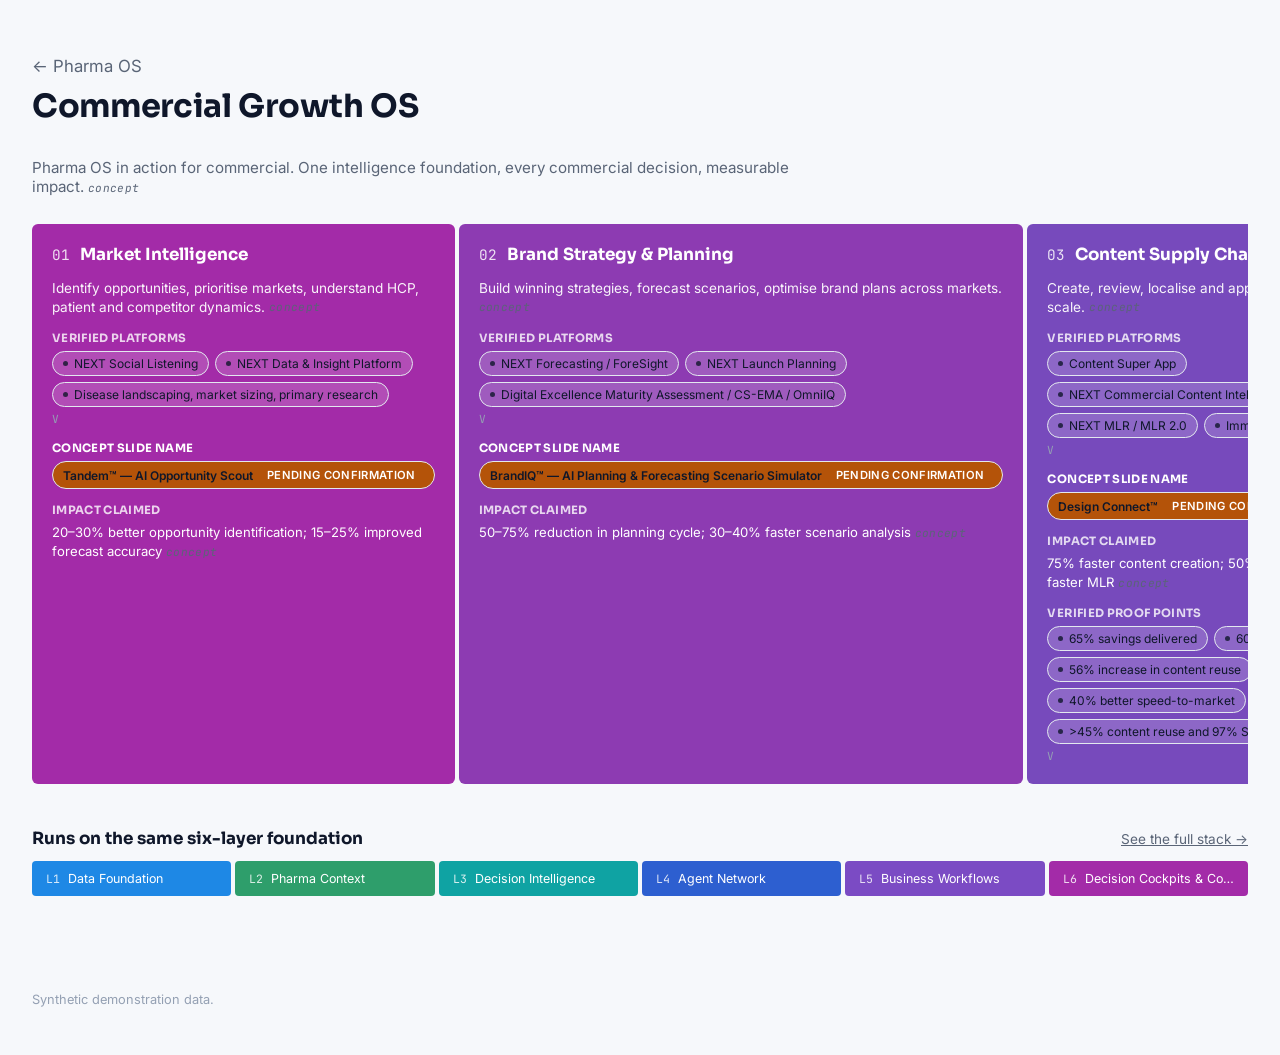
==== commercial.html @ d6824e7d "Add Step 3: Commercial Growth OS page Builds /commercial from BRAIN.md section 5. Seven steps across" ====
<!DOCTYPE html>
<html lang="en">
<head>
  <meta charset="UTF-8">
  <meta name="viewport" content="width=device-width, initial-scale=1.0">
  <title>Commercial Growth OS — Pharma OS</title>
  <link rel="preconnect" href="https://fonts.googleapis.com">
  <link rel="preconnect" href="https://fonts.gstatic.com" crossorigin>
  <link href="https://fonts.googleapis.com/css2?family=Sora:wght@400;600;700&family=Inter:wght@400;500;600&family=JetBrains+Mono:wght@400;500&display=swap" rel="stylesheet">
  <link rel="stylesheet" href="styles.css">
</head>
<body>
  <header class="page-header">
    <p class="page-eyebrow"><a href="index.html">← Pharma OS</a></p>
    <h1>Commercial Growth OS</h1>
  </header>

  <main>
    <section class="commercial-intro" id="commercial-intro"></section>

    <div class="chain" id="chain" aria-label="The seven steps of the Commercial Growth OS"></div>

    <section class="foundation-band" aria-label="The same six-layer foundation">
      <div class="foundation-band-head">
        <h2>Runs on the same six-layer foundation</h2>
        <a class="foundation-band-link" href="index.html">See the full stack →</a>
      </div>
      <div class="foundation-strip" id="foundation-strip"></div>
    </section>
  </main>

  <footer class="page-footer">
    Synthetic demonstration data.
  </footer>

  <script src="content.js"></script>
  <script>
    document.getElementById("commercial-intro").innerHTML =
      `<p>${COMMERCIAL_INTRO.text} ${confidenceTag(COMMERCIAL_INTRO.confidence)}</p>`;
    document.getElementById("chain").innerHTML = renderCommercialChain();
    document.getElementById("foundation-strip").innerHTML = renderFoundationBand();
  </script>
</body>
</html>
---- styles.css ----
/* styles.css — shared styling for all Pharma OS pages.
   Colour tokens and type scale come from CLAUDE.md. Keep them here, in one place. */

:root {
  /* Layer colours — the stack ascends in colour, cool at the data layer to warm at decision layer */
  --l1-data:      #1E88E5;  /* Data Foundation       */
  --l2-context:   #2E9E6B;  /* Pharma Context        */
  --l3-intel:     #0FA3A3;  /* Decision Intelligence */
  --l4-agents:    #2D5FD0;  /* Agent Network         */
  --l5-workflow:  #7B4BC4;  /* Business Workflows    */
  --l6-cockpit:   #A32BA8;  /* Decision Cockpits     */

  --ink:        #0F172A;
  --ink-muted:  #5A6577;
  --ink-faint:  #94A0B3;
  --paper:      #FFFFFF;
  --canvas:     #F6F8FB;
  --hairline:   #E3E8EF;
  --gov:        #475569;   /* governance rail — deliberately neutral */
  --flag:       #B45309;   /* unconfirmed [?] items                 */

  /* Commercial Growth OS steps 01-07 — magenta to blue, endpoints match
     --l6-cockpit and --l1-data so the chain visually closes the loop with the stack */
  --step-01: #A32BA8;
  --step-02: #8D3BB2;
  --step-03: #774ABC;
  --step-04: #615AC7;
  --step-05: #4A69D1;
  --step-06: #3479DB;
  --step-07: #1E88E5;

  --font-display: "Sora", sans-serif;
  --font-body: "Inter", sans-serif;
  --font-mono: "JetBrains Mono", monospace;
}

* {
  box-sizing: border-box;
}

html, body {
  margin: 0;
  padding: 0;
}

body {
  background: var(--canvas);
  color: var(--ink);
  font-family: var(--font-body);
  -webkit-font-smoothing: antialiased;
}

h1, h2, h3 {
  font-family: var(--font-display);
  margin: 0;
}

p {
  margin: 0;
}

a {
  color: inherit;
}

:focus-visible {
  outline: 2px solid var(--l4-agents);
  outline-offset: 2px;
}

.page-header {
  max-width: 1280px;
  margin: 0 auto;
  padding: 48px 32px 24px;
}

.page-eyebrow {
  font-size: 0.85rem;
  margin-bottom: 10px;
}

.page-eyebrow a {
  color: var(--ink-muted);
  text-decoration: none;
}

.page-eyebrow a:hover,
.page-eyebrow a:focus-visible {
  text-decoration: underline;
}

.page-header h1 {
  font-size: 2rem;
  letter-spacing: -0.01em;
}

.page-header p {
  color: var(--ink-muted);
  margin-top: 8px;
  font-size: 1.05rem;
}

main {
  max-width: 1280px;
  margin: 0 auto;
  padding: 0 32px 64px;
}

/* --- Confidence tags --- */

.tag {
  font-family: var(--font-mono);
  font-size: 0.7rem;
  letter-spacing: 0.03em;
  white-space: nowrap;
  vertical-align: middle;
}

.tag-v {
  color: var(--ink-faint);
}

.tag-c {
  color: var(--ink-muted);
  font-style: italic;
}

.tag-flag {
  display: inline-block;
  color: #FFFFFF;
  background: var(--flag);
  font-family: var(--font-body);
  font-weight: 600;
  font-style: normal;
  text-transform: uppercase;
  padding: 2px 8px;
  border-radius: 4px;
}

/* --- Business outcomes band (top) --- */

.outcomes-band {
  padding: 24px 0 20px;
}

.band-head {
  display: flex;
  align-items: baseline;
  gap: 10px;
  margin-bottom: 12px;
}

.band-head h2 {
  font-size: 1.1rem;
}

.outcomes-list {
  list-style: none;
  margin: 0;
  padding: 0;
  display: flex;
  flex-wrap: wrap;
  gap: 8px;
}

.outcome-chip {
  font-family: var(--font-display);
  font-size: 0.85rem;
  color: var(--ink);
  background: var(--paper);
  border: 1px solid var(--hairline);
  border-radius: 999px;
  padding: 8px 16px;
}

/* --- Diagram: governance rail + stack --- */

.diagram {
  display: flex;
  align-items: stretch;
  gap: 16px;
}

.governance-rail {
  flex: 0 0 220px;
  background: var(--gov);
  color: #FFFFFF;
  border-radius: 6px;
  padding: 20px 18px;
  display: flex;
  flex-direction: column;
}

.governance-rail-head h2 {
  font-size: 1.05rem;
}

.governance-sub {
  font-size: 0.78rem;
  opacity: 0.85;
  margin-top: 4px;
}

.governance-list {
  list-style: none;
  margin: 16px 0 0;
  padding: 0;
  flex: 1;
  display: flex;
  flex-direction: column;
  justify-content: space-between;
  gap: 12px;
}

.governance-item {
  border-top: 1px solid rgba(255, 255, 255, 0.18);
  padding-top: 10px;
}

.governance-name {
  font-family: var(--font-display);
  font-size: 0.85rem;
  display: flex;
  align-items: baseline;
  gap: 6px;
}

.governance-detail {
  font-size: 0.75rem;
  opacity: 0.85;
  margin-top: 3px;
  display: flex;
  align-items: baseline;
  gap: 6px;
  flex-wrap: wrap;
}

.governance-separation {
  margin-top: 16px;
  padding-top: 12px;
  border-top: 1px solid rgba(255, 255, 255, 0.18);
  font-size: 0.75rem;
  opacity: 0.92;
}

/* --- Six-layer stack --- */

.stack {
  flex: 1;
  min-width: 0;
  display: flex;
  flex-direction: column-reverse; /* data is entry [0]; column-reverse puts it at the bottom */
  gap: 4px;
}

.layer {
  border-radius: 6px;
  overflow: hidden;
  border: 1px solid var(--hairline);
}

.layer-heading-wrap {
  margin: 0;
}

.layer-header {
  width: 100%;
  display: flex;
  align-items: center;
  flex-wrap: wrap;
  gap: 16px;
  padding: 18px 24px;
  background: var(--layer-color);
  color: #FFFFFF;
  border: none;
  cursor: pointer;
  font: inherit;
  text-align: left;
}

.layer-number {
  font-family: var(--font-mono);
  font-variant-numeric: tabular-nums;
  font-size: 0.95rem;
  opacity: 0.85;
  flex-shrink: 0;
}

.layer-heading-text {
  display: flex;
  flex-direction: column;
  gap: 2px;
  flex-shrink: 0;
}

.layer-name {
  font-family: var(--font-display);
  font-size: 1.15rem;
}

.layer-tagline {
  font-family: var(--font-body);
  font-size: 0.85rem;
  opacity: 0.9;
}

.layer-chips {
  display: flex;
  flex-wrap: wrap;
  gap: 6px;
  flex: 1;
  min-width: 200px;
}

.chip {
  display: inline-flex;
  align-items: center;
  gap: 6px;
  font-family: var(--font-body);
  font-size: 0.75rem;
  background: rgba(255, 255, 255, 0.16);
  border-radius: 999px;
  padding: 4px 10px;
  white-space: nowrap;
}

.chip-dot {
  width: 5px;
  height: 5px;
  border-radius: 50%;
  background: currentColor;
  opacity: 0.8;
  flex-shrink: 0;
}

.layer-chip-tag .tag-v,
.layer-chip-tag .tag-c {
  color: rgba(255, 255, 255, 0.75);
}

.layer-chevron {
  margin-left: auto;
  flex-shrink: 0;
  font-size: 1rem;
  transition: transform 200ms ease;
}

.layer[data-expanded="true"] .layer-chevron {
  transform: rotate(180deg);
}

.layer-detail-wrapper {
  display: grid;
  grid-template-rows: 0fr;
  background: var(--paper);
  transition: grid-template-rows 280ms ease;
}

.layer[data-expanded="true"] .layer-detail-wrapper {
  grid-template-rows: 1fr;
}

.layer-detail-inner {
  overflow: hidden;
  min-height: 0;
}

.detail-grid {
  display: grid;
  grid-template-columns: 1fr 1fr;
  gap: 20px 32px;
  padding: 24px;
}

.detail-block h3 {
  font-size: 0.95rem;
  margin-bottom: 8px;
}

.detail-block p {
  font-size: 0.9rem;
  line-height: 1.5;
  color: var(--ink);
}

.detail-honesty {
  margin-top: 8px;
  font-style: italic;
  color: var(--ink-muted);
  font-size: 0.85rem;
}

.detail-empty {
  font-size: 0.85rem;
  color: var(--ink-faint);
  font-style: italic;
}

.detail-route {
  padding: 0 24px 24px;
}

.detail-route-link {
  display: inline-block;
  font-family: var(--font-display);
  font-size: 0.9rem;
  color: var(--layer-color);
  border: 1px solid var(--layer-color);
  border-radius: 6px;
  padding: 8px 16px;
  text-decoration: none;
}

.detail-route-link:hover,
.detail-route-link:focus-visible {
  background: var(--layer-color);
  color: #FFFFFF;
}

.detail-subgroup {
  margin-bottom: 14px;
}

.detail-subgroup:last-child {
  margin-bottom: 0;
}

.detail-subgroup-head {
  display: flex;
  align-items: baseline;
  gap: 8px;
  margin-bottom: 6px;
}

.detail-subgroup-head h4 {
  font-family: var(--font-display);
  font-size: 0.8rem;
  color: var(--ink-muted);
  text-transform: uppercase;
  letter-spacing: 0.03em;
}

.chip-list {
  list-style: none;
  margin: 0;
  padding: 0;
  display: flex;
  flex-wrap: wrap;
  gap: 6px;
}

.chip-list .chip {
  background: var(--canvas);
  border: 1px solid var(--hairline);
  color: var(--ink);
}

.asset-list {
  list-style: none;
  margin: 0;
  padding: 0;
  display: flex;
  flex-direction: column;
  gap: 6px;
  font-size: 0.9rem;
}

/* --- Platform-agnostic band (bottom) --- */

.platform-band {
  padding: 32px 0 8px;
}

.platform-band-head {
  margin-bottom: 16px;
}

.platform-band-head h2 {
  font-size: 1.1rem;
}

.platform-grid {
  display: grid;
  grid-template-columns: repeat(4, 1fr);
  gap: 20px;
}

.platform-category {
  background: var(--paper);
  border: 1px solid var(--hairline);
  border-radius: 6px;
  padding: 16px 18px;
}

.platform-category-head {
  display: flex;
  align-items: baseline;
  gap: 8px;
  margin-bottom: 10px;
}

.platform-category-head h3 {
  font-size: 0.9rem;
}

.platform-note {
  margin-top: 10px;
  font-size: 0.78rem;
  color: var(--ink-muted);
}

.platform-alliance-note {
  grid-column: 1 / -1;
  margin-top: 4px;
  font-size: 0.8rem;
  color: var(--ink-muted);
}

.page-footer {
  max-width: 1280px;
  margin: 0 auto;
  padding: 24px 32px 48px;
  color: var(--ink-faint);
  font-size: 0.8rem;
}

/* --- Commercial Growth OS (/commercial) --- */

.commercial-intro {
  padding: 8px 0 28px;
  display: flex;
  align-items: baseline;
  gap: 10px;
  max-width: 760px;
}

.commercial-intro p {
  color: var(--ink-muted);
  font-size: 0.95rem;
}

.chain {
  display: flex;
  gap: 4px;
  overflow-x: auto;
  padding-bottom: 8px;
}

.cstep {
  flex: 0 0 260px;
  background: var(--step-color);
  color: #FFFFFF;
  border-radius: 6px;
  padding: 20px;
  display: flex;
  flex-direction: column;
  gap: 14px;
}

.cstep-head {
  display: flex;
  align-items: baseline;
  gap: 10px;
}

.cstep-number {
  font-family: var(--font-mono);
  font-variant-numeric: tabular-nums;
  font-size: 0.9rem;
  opacity: 0.85;
}

.cstep-name {
  font-family: var(--font-display);
  font-size: 1.05rem;
  line-height: 1.25;
}

.cstep-description {
  font-size: 0.85rem;
  opacity: 0.95;
  line-height: 1.4;
}

.cstep-block h3 {
  font-family: var(--font-display);
  font-size: 0.72rem;
  text-transform: uppercase;
  letter-spacing: 0.03em;
  opacity: 0.8;
  margin-bottom: 6px;
}

.cstep-block p {
  font-size: 0.82rem;
  line-height: 1.45;
}

.cstep .chip-list {
  list-style: none;
  margin: 0;
  padding: 0;
  display: flex;
  flex-wrap: wrap;
  gap: 6px;
}

.cstep .chip {
  display: inline-flex;
  align-items: center;
  gap: 6px;
  font-size: 0.75rem;
  background: rgba(255, 255, 255, 0.16);
  border-radius: 999px;
  padding: 4px 10px;
}

.cstep .chip-flag {
  background: var(--flag);
  font-weight: 600;
}

.cstep-concept h3 {
  opacity: 1;
}

/* --- Foundation band (same six layers, reduced to a strip) --- */

.foundation-band {
  padding: 36px 0 8px;
}

.foundation-band-head {
  display: flex;
  align-items: baseline;
  justify-content: space-between;
  gap: 12px;
  margin-bottom: 12px;
  flex-wrap: wrap;
}

.foundation-band-head h2 {
  font-size: 1.05rem;
}

.foundation-band-link {
  font-family: var(--font-body);
  font-size: 0.85rem;
  color: var(--ink-muted);
  text-decoration: underline;
}

.foundation-strip {
  display: flex;
  gap: 4px;
}

.foundation-segment {
  flex: 1;
  background: var(--layer-color);
  color: #FFFFFF;
  border-radius: 4px;
  padding: 10px 14px;
  display: flex;
  align-items: baseline;
  gap: 8px;
  min-width: 0;
}

.foundation-number {
  font-family: var(--font-mono);
  font-size: 0.72rem;
  opacity: 0.85;
  flex-shrink: 0;
}

.foundation-name {
  font-family: var(--font-body);
  font-size: 0.78rem;
  white-space: nowrap;
  overflow: hidden;
  text-overflow: ellipsis;
}

@media (prefers-reduced-motion: reduce) {
  .layer-chevron,
  .layer-detail-wrapper {
    transition: none;
  }
}
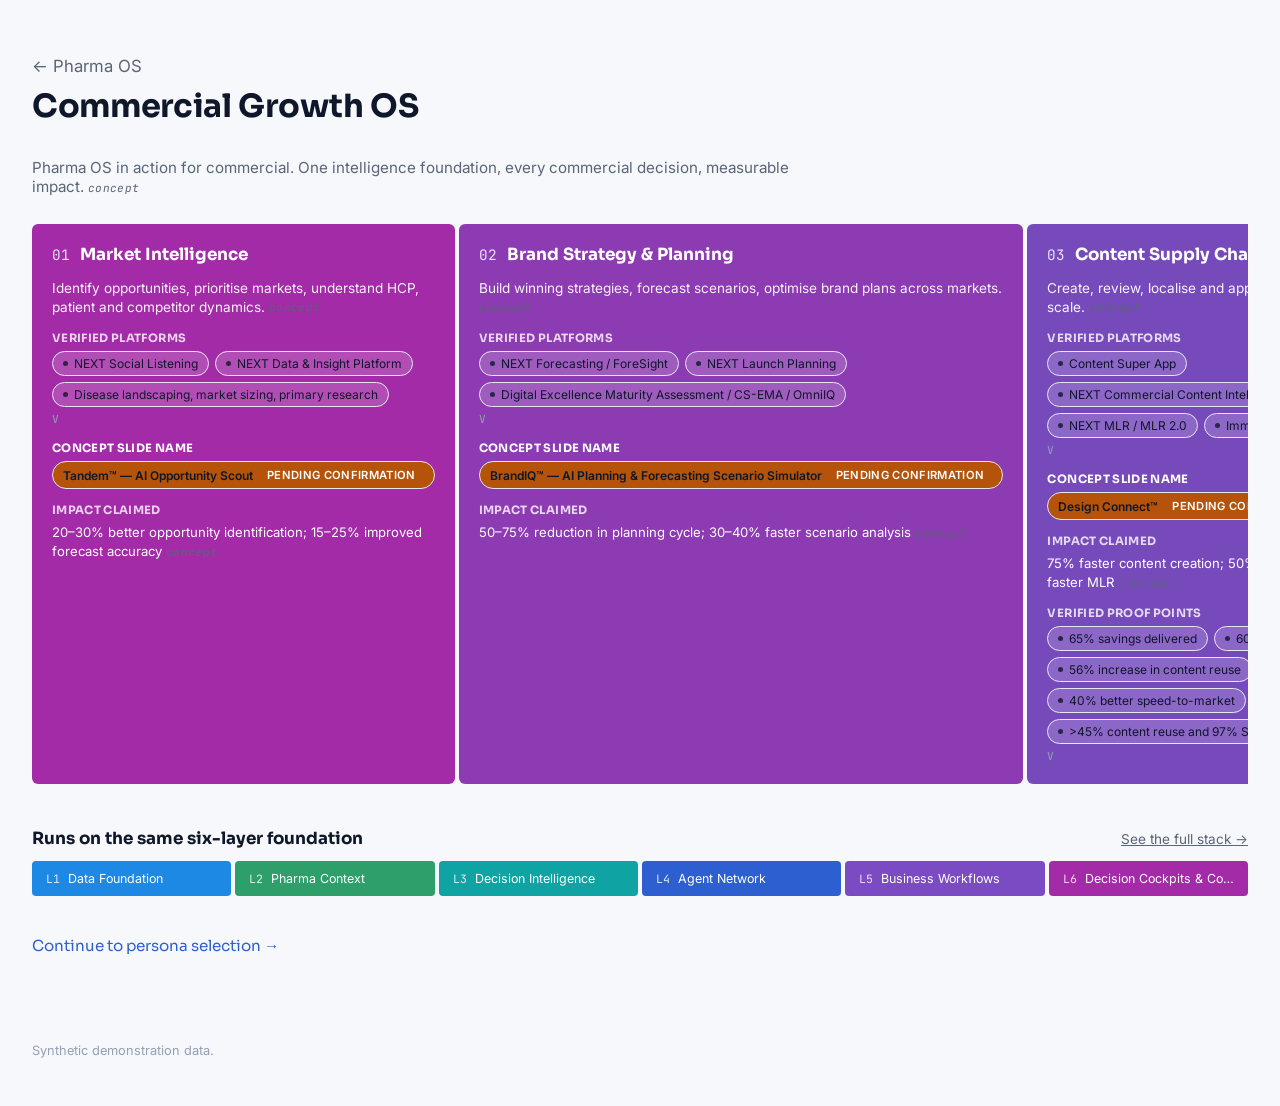
==== commit 28e7fe05: "Add Step 4: persona selection (/login) Builds /login from BRAIN.md section 6. Six persona cards show" ====
--- a/commercial.html
+++ b/commercial.html
@@ -27,6 +27,8 @@
       </div>
       <div class="foundation-strip" id="foundation-strip"></div>
     </section>
+
+    <p class="page-next"><a href="login.html">Continue to persona selection →</a></p>
   </main>
 
   <footer class="page-footer">
--- a/styles.css
+++ b/styles.css
@@ -682,6 +682,133 @@
   text-overflow: ellipsis;
 }
 
+.page-next {
+  margin-top: 32px;
+  font-family: var(--font-display);
+  font-size: 0.95rem;
+}
+
+.page-next a {
+  color: var(--l4-agents);
+  text-decoration: none;
+}
+
+.page-next a:hover,
+.page-next a:focus-visible {
+  text-decoration: underline;
+}
+
+/* --- Personas (/login) --- */
+
+.login-intro {
+  color: var(--ink-muted);
+  font-size: 0.95rem;
+  max-width: 640px;
+  margin-top: 4px;
+}
+
+.persona-form {
+  padding: 28px 0 8px;
+}
+
+.persona-grid {
+  display: grid;
+  grid-template-columns: repeat(3, 1fr);
+  gap: 16px;
+  list-style: none;
+  margin: 0 0 28px;
+  padding: 0;
+}
+
+.persona-card {
+  position: relative;
+  display: flex;
+  flex-direction: column;
+  gap: 8px;
+  background: var(--paper);
+  border: 1px solid var(--hairline);
+  border-radius: 6px;
+  padding: 20px;
+  cursor: pointer;
+}
+
+.persona-card input {
+  position: absolute;
+  width: 1px;
+  height: 1px;
+  opacity: 0;
+}
+
+.persona-card:has(input:checked) {
+  border-color: var(--l4-agents);
+  background: color-mix(in srgb, var(--l4-agents) 6%, var(--paper));
+}
+
+.persona-card:focus-within {
+  outline: 2px solid var(--l4-agents);
+  outline-offset: 2px;
+}
+
+.persona-radio {
+  position: absolute;
+  top: 20px;
+  right: 20px;
+  width: 16px;
+  height: 16px;
+  border-radius: 50%;
+  border: 1px solid var(--ink-faint);
+}
+
+.persona-card input:checked + .persona-radio {
+  border-color: var(--l4-agents);
+  border-width: 5px;
+}
+
+.persona-name {
+  font-family: var(--font-display);
+  font-size: 1.05rem;
+  padding-right: 28px;
+}
+
+.persona-field {
+  font-size: 0.85rem;
+  color: var(--ink-muted);
+  line-height: 1.4;
+}
+
+.persona-field-label {
+  font-family: var(--font-display);
+  font-size: 0.7rem;
+  text-transform: uppercase;
+  letter-spacing: 0.03em;
+  color: var(--ink-faint);
+  display: block;
+  margin-bottom: 2px;
+}
+
+.persona-separation-note {
+  max-width: 720px;
+  font-size: 0.85rem;
+  color: var(--ink-muted);
+  margin-bottom: 24px;
+}
+
+.continue-button {
+  font-family: var(--font-display);
+  font-size: 0.95rem;
+  color: #FFFFFF;
+  background: var(--l4-agents);
+  border: none;
+  border-radius: 6px;
+  padding: 12px 24px;
+  cursor: pointer;
+}
+
+.continue-button:hover,
+.continue-button:focus-visible {
+  background: color-mix(in srgb, var(--l4-agents) 85%, black);
+}
+
 @media (prefers-reduced-motion: reduce) {
   .layer-chevron,
   .layer-detail-wrapper {
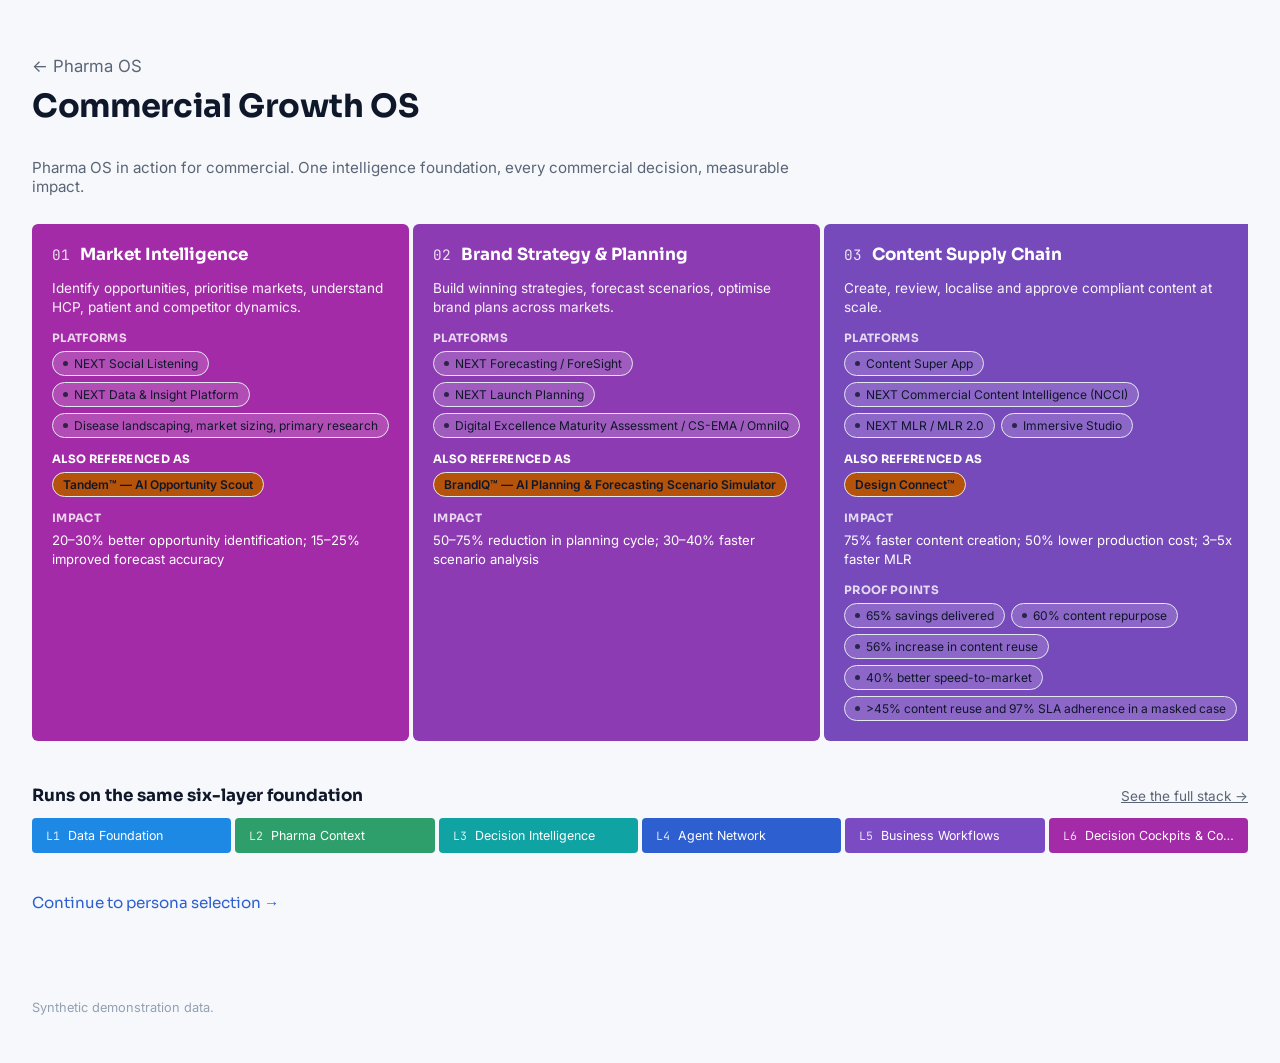
==== commit 687ef345: "Redesign / with commercial/medical/clinical domain tabs, drop visible confidence badges Rebuilds the" ====
--- a/commercial.html
+++ b/commercial.html
@@ -37,8 +37,7 @@
 
   <script src="content.js"></script>
   <script>
-    document.getElementById("commercial-intro").innerHTML =
-      `<p>${COMMERCIAL_INTRO.text} ${confidenceTag(COMMERCIAL_INTRO.confidence)}</p>`;
+    document.getElementById("commercial-intro").innerHTML = `<p>${COMMERCIAL_INTRO.text}</p>`;
     document.getElementById("chain").innerHTML = renderCommercialChain();
     document.getElementById("foundation-strip").innerHTML = renderFoundationBand();
   </script>
--- a/styles.css
+++ b/styles.css
@@ -18,6 +18,8 @@
   --hairline:   #E3E8EF;
   --gov:        #475569;   /* governance rail — deliberately neutral */
   --flag:       #B45309;   /* unconfirmed [?] items                 */
+  --trend-up:   #15803D;   /* regional trend indicators, cockpit only */
+  --trend-down: #B42318;
 
   /* Commercial Growth OS steps 01-07 — magenta to blue, endpoints match
      --l6-cockpit and --l1-data so the chain visually closes the loop with the stack */
@@ -417,6 +419,190 @@
   color: #FFFFFF;
 }
 
+/* --- Domain tabs (Commercial / Medical / Clinical) --- */
+
+.detail-toolbar {
+  padding: 18px 24px 0;
+}
+
+.domain-tabs {
+  display: flex;
+  flex-wrap: wrap;
+  gap: 6px;
+}
+
+.domain-tab {
+  font-family: var(--font-body);
+  font-size: 0.82rem;
+  font-weight: 500;
+  color: var(--ink-muted);
+  background: var(--canvas);
+  border: 1px solid var(--hairline);
+  border-radius: 999px;
+  padding: 6px 14px;
+  cursor: pointer;
+}
+
+.domain-tab:hover {
+  border-color: var(--ink-faint);
+  color: var(--ink);
+}
+
+.domain-tab.is-active {
+  background: var(--layer-color);
+  border-color: var(--layer-color);
+  color: #FFFFFF;
+}
+
+/* --- Flow row: a short process chain under "what it does" --- */
+
+.flow-row {
+  display: flex;
+  flex-wrap: wrap;
+  align-items: center;
+  gap: 6px;
+  margin-top: 14px;
+}
+
+.flow-chip {
+  background: var(--canvas);
+  border: 1px solid var(--hairline);
+  color: var(--ink);
+}
+
+.flow-arrow {
+  color: var(--ink-faint);
+  font-size: 0.85rem;
+}
+
+/* --- Leader panels: why it matters, one domain visible at a time --- */
+
+.leader-panels {
+  margin-top: 20px;
+}
+
+.leader-panel {
+  display: none;
+}
+
+.leader-panel.is-active {
+  display: block;
+}
+
+.leader-panel h3 {
+  font-size: 0.95rem;
+  margin-bottom: 6px;
+}
+
+.leader-panel p {
+  font-size: 0.88rem;
+  line-height: 1.55;
+  color: var(--ink-muted);
+}
+
+.detail-separation-note {
+  margin-top: 14px;
+  padding: 10px 12px;
+  border-left: 2px solid var(--l4-agents);
+  background: var(--canvas);
+  font-size: 0.78rem;
+  line-height: 1.5;
+  color: var(--ink-muted);
+}
+
+/* --- Source groups: what's inside it, one domain visible at a time --- */
+
+.source-group {
+  display: none;
+}
+
+.source-group.is-active {
+  display: block;
+}
+
+/* --- Indegene assets: hover/focus reveals a tooltip explanation --- */
+
+.asset-area {
+  margin-top: 20px;
+  padding-top: 16px;
+  border-top: 1px solid var(--hairline);
+}
+
+.asset-area h4 {
+  font-family: var(--font-display);
+  font-size: 0.8rem;
+  color: var(--ink-muted);
+  text-transform: uppercase;
+  letter-spacing: 0.03em;
+  margin-bottom: 10px;
+}
+
+.asset-hint {
+  font-family: var(--font-body);
+  font-size: 0.72rem;
+  text-transform: none;
+  letter-spacing: normal;
+  color: var(--ink-faint);
+  font-style: italic;
+  margin-left: 6px;
+}
+
+.asset-list {
+  display: flex;
+  flex-wrap: wrap;
+  gap: 8px;
+}
+
+.asset {
+  position: relative;
+  font-family: var(--font-body);
+  font-size: 0.82rem;
+  font-weight: 500;
+  color: var(--layer-color);
+  background: var(--canvas);
+  border: 1px solid var(--hairline);
+  border-radius: 6px;
+  padding: 8px 12px;
+  cursor: help;
+}
+
+.asset:hover,
+.asset:focus-visible {
+  background: var(--paper);
+  border-color: var(--layer-color);
+  outline: none;
+}
+
+.asset::after {
+  content: attr(data-tooltip);
+  position: absolute;
+  z-index: 3;
+  left: 0;
+  bottom: calc(100% + 8px);
+  width: min(320px, 70vw);
+  padding: 10px 12px;
+  border-radius: 6px;
+  background: var(--ink);
+  color: #FFFFFF;
+  font-family: var(--font-body);
+  font-size: 0.78rem;
+  font-weight: 400;
+  line-height: 1.5;
+  text-align: left;
+  visibility: hidden;
+  opacity: 0;
+  transform: translateY(4px);
+  transition: opacity 150ms ease, transform 150ms ease;
+  pointer-events: none;
+}
+
+.asset:hover::after,
+.asset:focus-visible::after {
+  visibility: visible;
+  opacity: 1;
+  transform: translateY(0);
+}
+
 .detail-subgroup {
   margin-bottom: 14px;
 }
@@ -809,9 +995,341 @@
   background: color-mix(in srgb, var(--l4-agents) 85%, black);
 }
 
+/* --- Cockpit (/os) --- */
+
+.cockpit-header-meta {
+  color: var(--ink-muted);
+  font-size: 0.95rem;
+  margin-top: 4px;
+}
+
+.cockpit-header-meta strong {
+  color: var(--ink);
+  font-weight: 600;
+}
+
+.persona-note {
+  margin-top: 10px;
+  font-size: 0.82rem;
+  color: var(--flag);
+}
+
+.cockpit-section {
+  padding: 32px 0;
+  border-top: 1px solid var(--hairline);
+}
+
+.cockpit-section:first-of-type {
+  border-top: none;
+}
+
+.cockpit-section h2 {
+  font-size: 1.15rem;
+  margin-bottom: 4px;
+}
+
+.cockpit-section-sub {
+  color: var(--ink-muted);
+  font-size: 0.88rem;
+  margin-bottom: 20px;
+}
+
+.hero-row {
+  display: flex;
+  gap: 40px;
+  align-items: flex-start;
+  flex-wrap: wrap;
+}
+
+.hero-metric-block {
+  flex: 0 0 260px;
+}
+
+.hero-chart-block {
+  flex: 1;
+  min-width: 320px;
+}
+
+.line-chart {
+  width: 100%;
+  height: auto;
+  display: block;
+}
+
+.chart-x-labels {
+  display: flex;
+  justify-content: space-between;
+  font-family: var(--font-mono);
+  font-size: 0.72rem;
+  color: var(--ink-faint);
+  margin-top: 4px;
+}
+
+/* --- Clickable metrics with provenance reveal --- */
+
+.metric {
+  margin-bottom: 12px;
+}
+
+.metric-toggle {
+  display: block;
+  text-align: left;
+  background: none;
+  border: none;
+  padding: 0;
+  cursor: pointer;
+  font: inherit;
+  color: inherit;
+}
+
+.metric-value {
+  display: block;
+  font-family: var(--font-display);
+  font-size: 2rem;
+  color: var(--ink);
+  line-height: 1.15;
+}
+
+.metric-label {
+  display: block;
+  font-size: 0.82rem;
+  color: var(--ink-muted);
+  text-decoration: underline dotted;
+  text-underline-offset: 3px;
+}
+
+.metric-toggle:hover .metric-label,
+.metric-toggle:focus-visible .metric-label {
+  color: var(--l4-agents);
+}
+
+.metric-detail {
+  margin-top: 8px;
+  padding: 10px 12px;
+  background: var(--canvas);
+  border-radius: 4px;
+  font-size: 0.8rem;
+}
+
+.metric-detail-line {
+  color: var(--ink);
+  margin-bottom: 4px;
+}
+
+.metric-provenance {
+  color: var(--ink-muted);
+  font-family: var(--font-mono);
+  font-size: 0.72rem;
+}
+
+.finding-metrics .metric-value {
+  font-size: 1.3rem;
+}
+
+/* --- Regional split --- */
+
+.region-grid {
+  display: grid;
+  grid-template-columns: repeat(4, 1fr);
+  gap: 16px;
+}
+
+.region-card {
+  background: var(--paper);
+  border: 1px solid var(--hairline);
+  border-radius: 6px;
+  padding: 16px;
+}
+
+.region-card-head {
+  display: flex;
+  align-items: baseline;
+  justify-content: space-between;
+  margin-bottom: 8px;
+}
+
+.region-card-head h3 {
+  font-size: 0.95rem;
+}
+
+.region-change {
+  font-family: var(--font-mono);
+  font-size: 0.8rem;
+  font-weight: 600;
+}
+
+.region-change-up {
+  color: var(--trend-up);
+}
+
+.region-change-down {
+  color: var(--trend-down);
+}
+
+.region-latest {
+  font-size: 0.78rem;
+  color: var(--ink-muted);
+  margin-top: 6px;
+}
+
+/* --- Findings --- */
+
+.findings-list {
+  display: flex;
+  flex-direction: column;
+  gap: 20px;
+}
+
+.finding-card {
+  background: var(--paper);
+  border: 1px solid var(--hairline);
+  border-radius: 6px;
+  padding: 24px;
+}
+
+.finding-card h3 {
+  font-family: var(--font-display);
+  font-size: 1.1rem;
+  margin-bottom: 8px;
+}
+
+.finding-summary {
+  color: var(--ink-muted);
+  font-size: 0.92rem;
+  line-height: 1.5;
+  margin-bottom: 16px;
+  max-width: 720px;
+}
+
+.finding-metrics {
+  display: flex;
+  flex-wrap: wrap;
+  gap: 28px;
+  margin-bottom: 16px;
+}
+
+.finding-regions {
+  list-style: none;
+  margin: 0 0 20px;
+  padding: 0;
+  display: flex;
+  flex-wrap: wrap;
+  gap: 10px 20px;
+  font-size: 0.85rem;
+}
+
+.finding-meta {
+  border-top: 1px solid var(--hairline);
+  padding-top: 16px;
+  display: flex;
+  flex-direction: column;
+  gap: 10px;
+}
+
+.finding-meta-row {
+  display: flex;
+  align-items: baseline;
+  gap: 12px;
+  flex-wrap: wrap;
+}
+
+.finding-meta-label {
+  flex: 0 0 160px;
+  font-family: var(--font-display);
+  font-size: 0.72rem;
+  text-transform: uppercase;
+  letter-spacing: 0.03em;
+  color: var(--ink-faint);
+}
+
+.finding-layers,
+.finding-agents {
+  display: flex;
+  flex-wrap: wrap;
+  gap: 6px;
+}
+
+.finding-layer-chip {
+  font-size: 0.75rem;
+  color: #FFFFFF;
+  background: var(--chip-color);
+  border-radius: 999px;
+  padding: 4px 10px;
+}
+
+.finding-agent-chip {
+  display: inline-flex;
+  align-items: center;
+  gap: 6px;
+  font-size: 0.8rem;
+  color: var(--ink);
+  background: var(--canvas);
+  border: 1px solid var(--hairline);
+  border-radius: 999px;
+  padding: 4px 6px 4px 10px;
+}
+
+.finding-owner {
+  font-size: 0.85rem;
+  color: var(--ink);
+}
+
+.tier-badge {
+  display: inline-block;
+  font-family: var(--font-mono);
+  font-size: 0.68rem;
+  font-weight: 600;
+  color: #FFFFFF;
+  border-radius: 4px;
+  padding: 1px 6px;
+}
+
+.tier-t1 { background: var(--l4-agents); }
+.tier-t2 { background: var(--flag); }
+.tier-t3 { background: var(--gov); }
+
+/* --- Autonomy tier legend --- */
+
+.autonomy-legend {
+  background: var(--canvas);
+  border: 1px solid var(--hairline);
+  border-radius: 6px;
+  padding: 16px 20px;
+  margin-bottom: 20px;
+}
+
+.autonomy-legend-head {
+  display: flex;
+  align-items: baseline;
+  gap: 8px;
+  margin-bottom: 10px;
+}
+
+.autonomy-legend-head h3 {
+  font-size: 0.9rem;
+}
+
+.autonomy-legend-list {
+  list-style: none;
+  margin: 0;
+  padding: 0;
+  display: flex;
+  flex-wrap: wrap;
+  gap: 8px 24px;
+  font-size: 0.82rem;
+  color: var(--ink-muted);
+}
+
+.autonomy-legend-list li {
+  display: flex;
+  align-items: center;
+  gap: 6px;
+}
+
 @media (prefers-reduced-motion: reduce) {
   .layer-chevron,
-  .layer-detail-wrapper {
+  .layer-detail-wrapper,
+  .asset::after {
     transition: none;
   }
 }
